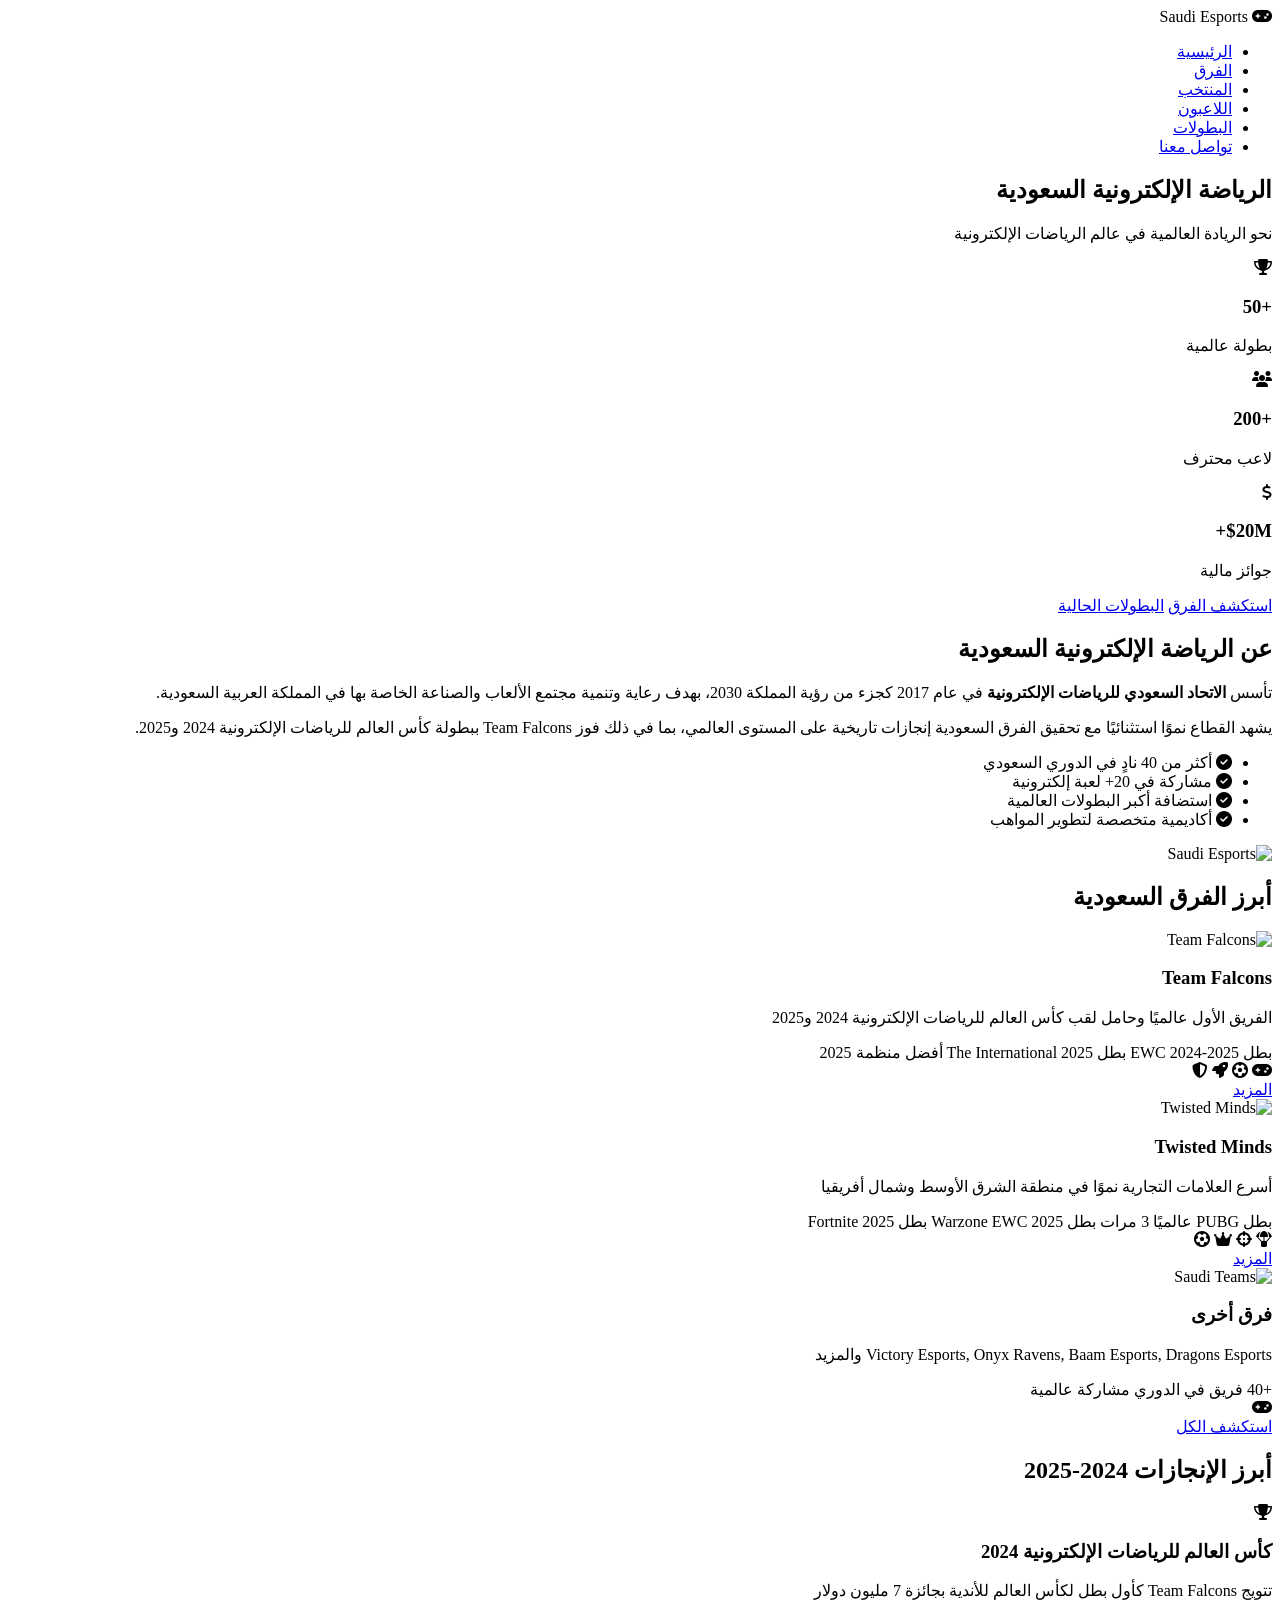
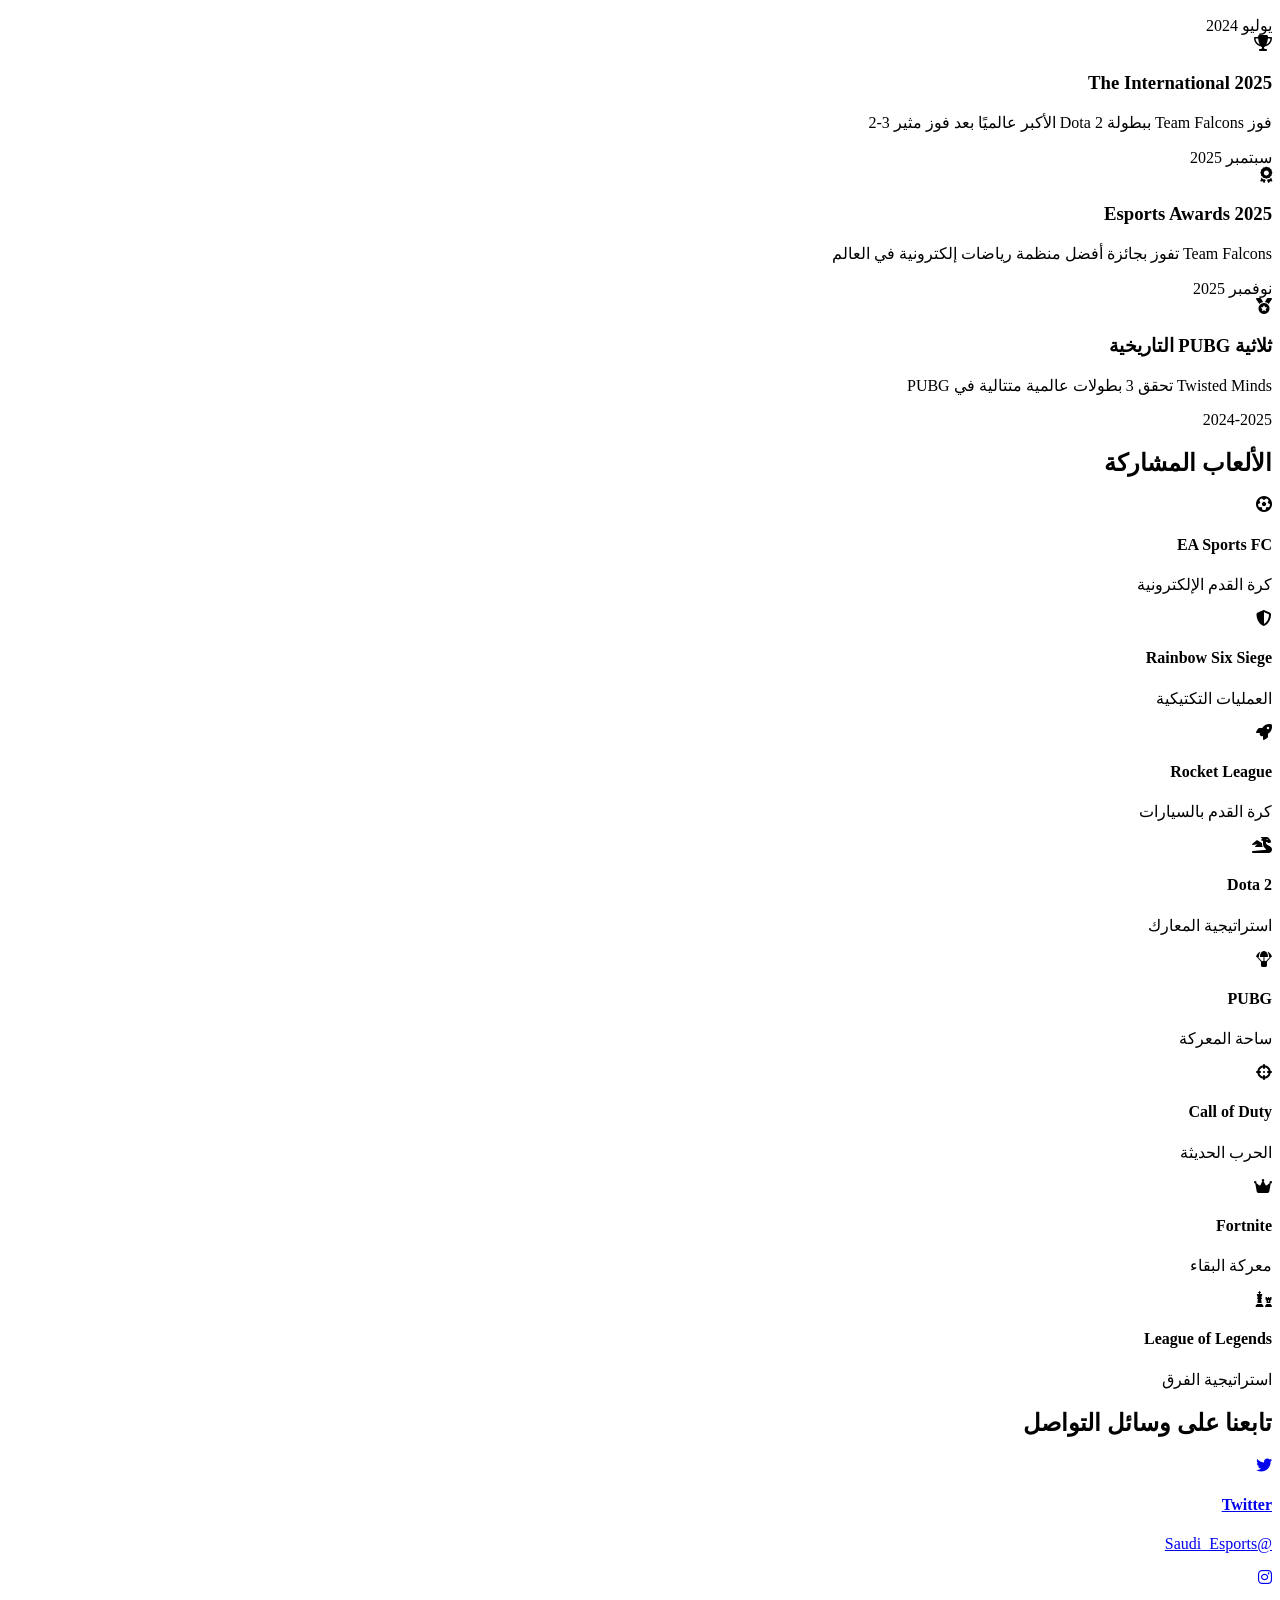
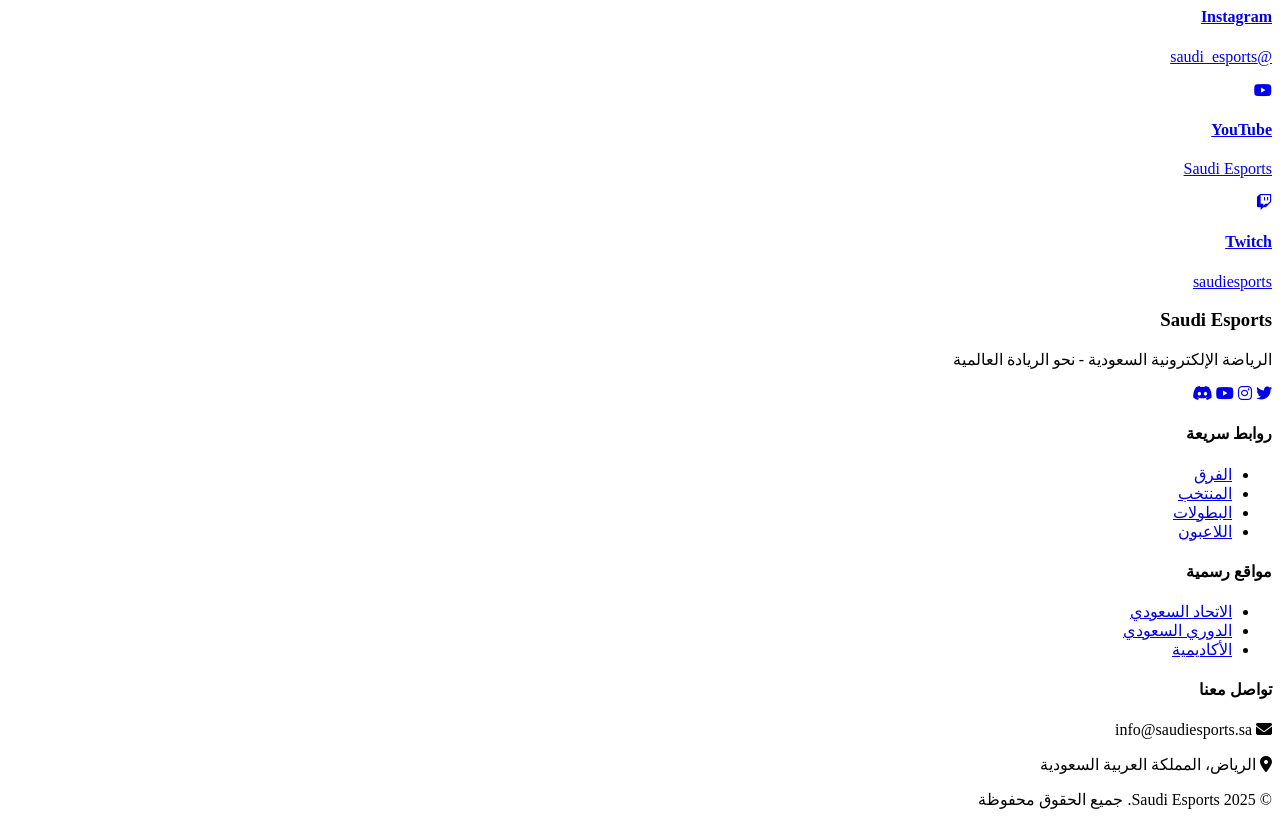
==== index.html @ dc4e7f82 "Add files via upload" ====
<!DOCTYPE html>
<html lang="ar" dir="rtl">
<head>
<meta charset="UTF-8">
<meta name="viewport" content="width=device-width, initial-scale=1.0">
<title>Saudi Esports | الرياضة الإلكترونية السعودية</title>
<link rel="stylesheet" href="css/style.css">
<link rel="stylesheet" href="https://cdnjs.cloudflare.com/ajax/libs/font-awesome/6.4.0/css/all.min.css">
<link href="https://fonts.googleapis.com/css2?family=Tajawal:wght@300;400;500;700;800;900&display=swap" rel="stylesheet">
</head>
<body>
<nav class="navbar">
<div class="container">
<div class="nav-wrapper">
<div class="logo">
<i class="fas fa-gamepad"></i>
<span>Saudi Esports</span>
</div>
<ul class="nav-menu">
<li><a href="index.html" class="active">الرئيسية</a></li>
<li><a href="teams.html">الفرق</a></li>
<li><a href="national-team.html">المنتخب</a></li>
<li><a href="players.html">اللاعبون</a></li>
<li><a href="tournaments.html">البطولات</a></li>
<li><a href="#contact">تواصل معنا</a></li>
</ul>
<div class="hamburger">
<span class="bar"></span>
<span class="bar"></span>
<span class="bar"></span>
</div>
</div>
</div>
</nav>
<section class="hero">
<div class="hero-overlay"></div>
<div class="hero-content">
<h1 class="hero-title">الرياضة الإلكترونية السعودية</h1>
<p class="hero-subtitle">نحو الريادة العالمية في عالم الرياضات الإلكترونية</p>
<div class="hero-stats">
<div class="stat-item">
<i class="fas fa-trophy"></i>
<h3>+50</h3>
<p>بطولة عالمية</p>
</div>
<div class="stat-item">
<i class="fas fa-users"></i>
<h3>+200</h3>
<p>لاعب محترف</p>
</div>
<div class="stat-item">
<i class="fas fa-dollar-sign"></i>
<h3>$20M+</h3>
<p>جوائز مالية</p>
</div>
</div>
<div class="hero-buttons">
<a href="teams.html" class="btn btn-primary">استكشف الفرق</a>
<a href="tournaments.html" class="btn btn-secondary">البطولات الحالية</a>
</div>
</div>
</section>
<section class="about section-padding">
<div class="container">
<div class="section-header">
<h2 class="section-title">عن الرياضة الإلكترونية السعودية</h2>
<div class="section-line"></div>
</div>
<div class="about-content">
<div class="about-text">
<p>تأسس <strong>الاتحاد السعودي للرياضات الإلكترونية</strong> في عام 2017 كجزء من رؤية المملكة 2030، بهدف رعاية وتنمية مجتمع الألعاب والصناعة الخاصة بها في المملكة العربية السعودية.</p>
<p>يشهد القطاع نموًا استثنائيًا مع تحقيق الفرق السعودية إنجازات تاريخية على المستوى العالمي، بما في ذلك فوز Team Falcons ببطولة كأس العالم للرياضات الإلكترونية 2024 و2025.</p>
<ul class="about-features">
<li><i class="fas fa-check-circle"></i> أكثر من 40 نادٍ في الدوري السعودي</li>
<li><i class="fas fa-check-circle"></i> مشاركة في 20+ لعبة إلكترونية</li>
<li><i class="fas fa-check-circle"></i> استضافة أكبر البطولات العالمية</li>
<li><i class="fas fa-check-circle"></i> أكاديمية متخصصة لتطوير المواهب</li>
</ul>
</div>
<div class="about-image">
<img src="https://images.unsplash.com/photo-1542751371-adc38448a05e?w=600" alt="Saudi Esports">
</div>
</div>
</div>
</section>
<section class="teams section-padding bg-dark">
<div class="container">
<div class="section-header">
<h2 class="section-title text-white">أبرز الفرق السعودية</h2>
<div class="section-line"></div>
</div>
<div class="teams-grid">
<!-- Team Falcons -->
<div class="team-card">
<div class="team-header">
<img src="https://images.unsplash.com/photo-1511512578047-dfb367046420?w=400" alt="Team Falcons">
<div class="team-overlay">
<h3>Team Falcons</h3>
</div>
</div>
<div class="team-body">
<p>الفريق الأول عالميًا وحامل لقب كأس العالم للرياضات الإلكترونية 2024 و2025</p>
<div class="team-achievements">
<span class="badge">بطل EWC 2024-2025</span>
<span class="badge">بطل The International 2025</span>
<span class="badge">أفضل منظمة 2025</span>
</div>
<div class="team-games">
<i class="fas fa-gamepad" title="Dota 2"></i>
<i class="fas fa-futbol" title="EA FC"></i>
<i class="fas fa-rocket" title="Rocket League"></i>
<i class="fas fa-shield-alt" title="Rainbow Six"></i>
</div>
<a href="teams.html#falcons" class="btn btn-outline">المزيد</a>
</div>
</div>
<div class="team-card">
<div class="team-header">
<img src="https://images.unsplash.com/photo-1538481199705-c710c4e965fc?w=400" alt="Twisted Minds">
<div class="team-overlay">
<h3>Twisted Minds</h3>
</div>
</div>
<div class="team-body">
<p>أسرع العلامات التجارية نموًا في منطقة الشرق الأوسط وشمال أفريقيا</p>
<div class="team-achievements">
<span class="badge">بطل PUBG عالميًا 3 مرات</span>
<span class="badge">بطل Warzone EWC 2025</span>
<span class="badge">بطل Fortnite 2025</span>
</div>
<div class="team-games">
<i class="fas fa-parachute-box" title="PUBG"></i>
<i class="fas fa-crosshairs" title="Warzone"></i>
<i class="fas fa-crown" title="Fortnite"></i>
<i class="fas fa-futbol" title="EA FC"></i>
</div>
<a href="teams.html#twisted" class="btn btn-outline">المزيد</a>
</div>
</div>
<div class="team-card">
<div class="team-header">
<img src="https://images.ctfassets.net/prqegxp3v2au/4rTvaaw1UMuJ1zXKa9BvtK/aef8bceb1a7b19e07c928855b757ed07/HIFI-Choix-PC-Gamer-Page-Content-Default-Featurette-3-Image.jpg?fm=webp&q=70&w=2160" alt="Saudi Teams">
<div class="team-overlay">
<h3>فرق أخرى</h3>
</div>
</div>
<div class="team-body">
<p>Victory Esports, Onyx Ravens, Baam Esports, Dragons Esports والمزيد</p>
<div class="team-achievements">
<span class="badge">+40 فريق في الدوري</span>
<span class="badge">مشاركة عالمية</span>
</div>
<div class="team-games">
<i class="fas fa-gamepad" title="Multiple Games"></i>
</div>
<a href="teams.html" class="btn btn-outline">استكشف الكل</a>
</div>
</div>
</div>
</div>
</section>
<section class="achievements section-padding">
<div class="container">
<div class="section-header">
<h2 class="section-title">أبرز الإنجازات 2024-2025</h2>
<div class="section-line"></div>
</div>
<div class="achievements-timeline">
<div class="timeline-item">
<div class="timeline-icon">
<i class="fas fa-trophy"></i>
</div>
<div class="timeline-content">
<h3>كأس العالم للرياضات الإلكترونية 2024</h3>
<p>تتويج Team Falcons كأول بطل لكأس العالم للأندية بجائزة 7 مليون دولار</p>
<span class="timeline-date">يوليو 2024</span>
</div>
</div>
<div class="timeline-item">
<div class="timeline-icon">
<i class="fas fa-trophy"></i>
</div>
<div class="timeline-content">
<h3>The International 2025</h3>
<p>فوز Team Falcons ببطولة Dota 2 الأكبر عالميًا بعد فوز مثير 3-2</p>
<span class="timeline-date">سبتمبر 2025</span>
</div>
</div>
<div class="timeline-item">
<div class="timeline-icon">
<i class="fas fa-award"></i>
</div>
<div class="timeline-content">
<h3>Esports Awards 2025</h3>
<p>Team Falcons تفوز بجائزة أفضل منظمة رياضات إلكترونية في العالم</p>
<span class="timeline-date">نوفمبر 2025</span>
</div>
</div>
<div class="timeline-item">
<div class="timeline-icon">
<i class="fas fa-medal"></i>
</div>
<div class="timeline-content">
<h3>ثلاثية PUBG التاريخية</h3>
<p>Twisted Minds تحقق 3 بطولات عالمية متتالية في PUBG</p>
<span class="timeline-date">2024-2025</span>
</div>
</div>
</div>
</div>
</section>
<section class="games section-padding bg-dark">
<div class="container">
<div class="section-header">
<h2 class="section-title text-white">الألعاب المشاركة</h2>
<div class="section-line"></div>
</div>
<div class="games-grid">
<div class="game-card">
<i class="fas fa-futbol game-icon"></i>
<h4>EA Sports FC</h4>
<p>كرة القدم الإلكترونية</p>
</div>
<div class="game-card">
<i class="fas fa-shield-alt game-icon"></i>
<h4>Rainbow Six Siege</h4>
<p>العمليات التكتيكية</p>
</div>
<div class="game-card">
<i class="fas fa-rocket game-icon"></i>
<h4>Rocket League</h4>
<p>كرة القدم بالسيارات</p>
</div>
<div class="game-card">
<i class="fas fa-dragon game-icon"></i>
<h4>Dota 2</h4>
<p>استراتيجية المعارك</p>
</div>
<div class="game-card">
<i class="fas fa-parachute-box game-icon"></i>
<h4>PUBG</h4>
<p>ساحة المعركة</p>
</div>
<div class="game-card">
<i class="fas fa-crosshairs game-icon"></i>
<h4>Call of Duty</h4>
<p>الحرب الحديثة</p>
</div>
<div class="game-card">
<i class="fas fa-crown game-icon"></i>
<h4>Fortnite</h4>
<p>معركة البقاء</p>
</div>
<div class="game-card">
<i class="fas fa-chess game-icon"></i>
<h4>League of Legends</h4>
<p>استراتيجية الفرق</p>
</div>
</div>
</div>
</section>
<section class="social section-padding">
<div class="container">
<div class="section-header">
<h2 class="section-title">تابعنا على وسائل التواصل</h2>
<div class="section-line"></div>
</div>
<div class="social-grid">
<a href="https://twitter.com/Saudi_Esports" target="_blank" class="social-card twitter">
<i class="fab fa-twitter"></i>
<h4>Twitter</h4>
<p>@Saudi_Esports</p>
</a>
<a href="https://instagram.com/saudi_esports" target="_blank" class="social-card instagram">
<i class="fab fa-instagram"></i>
<h4>Instagram</h4>
<p>@saudi_esports</p>
</a>
<a href="https://youtube.com/saudiesports" target="_blank" class="social-card youtube">
<i class="fab fa-youtube"></i>
<h4>YouTube</h4>
<p>Saudi Esports</p>
</a>
<a href="https://twitch.tv/saudiesports" target="_blank" class="social-card twitch">
<i class="fab fa-twitch"></i>
<h4>Twitch</h4>
<p>saudiesports</p>
</a>
</div>
</div>
</section>

<!-- Footer -->
<footer class="footer" id="contact">
<div class="container">
<div class="footer-content">
<div class="footer-section">
<h3>Saudi Esports</h3>
<p>الرياضة الإلكترونية السعودية - نحو الريادة العالمية</p>
<div class="footer-social">
<a href="#"><i class="fab fa-twitter"></i></a>
<a href="#"><i class="fab fa-instagram"></i></a>
<a href="#"><i class="fab fa-youtube"></i></a>
<a href="#"><i class="fab fa-discord"></i></a>
</div>
</div>
<div class="footer-section">
<h4>روابط سريعة</h4>
<ul>
<li><a href="teams.html">الفرق</a></li>
<li><a href="national-team.html">المنتخب</a></li>
<li><a href="tournaments.html">البطولات</a></li>
<li><a href="players.html">اللاعبون</a></li>
</ul>
</div>
<div class="footer-section">
<h4>مواقع رسمية</h4>
<ul>
<li><a href="https://saudiesports.sa" target="_blank">الاتحاد السعودي</a></li>
<li><a href="https://saudieleagues.com" target="_blank">الدوري السعودي</a></li>
<li><a href="https://sea.sa" target="_blank">الأكاديمية</a></li>
</ul>
</div>
<div class="footer-section">
<h4>تواصل معنا</h4>
<p><i class="fas fa-envelope"></i> info@saudiesports.sa</p>
<p><i class="fas fa-map-marker-alt"></i> الرياض، المملكة العربية السعودية</p>
</div>
</div>
<div class="footer-bottom">
<p>&copy; 2025 Saudi Esports. جميع الحقوق محفوظة</p>
</div>
</div>
</footer>

<script src="js/main.js"></script>
</body>
</html>
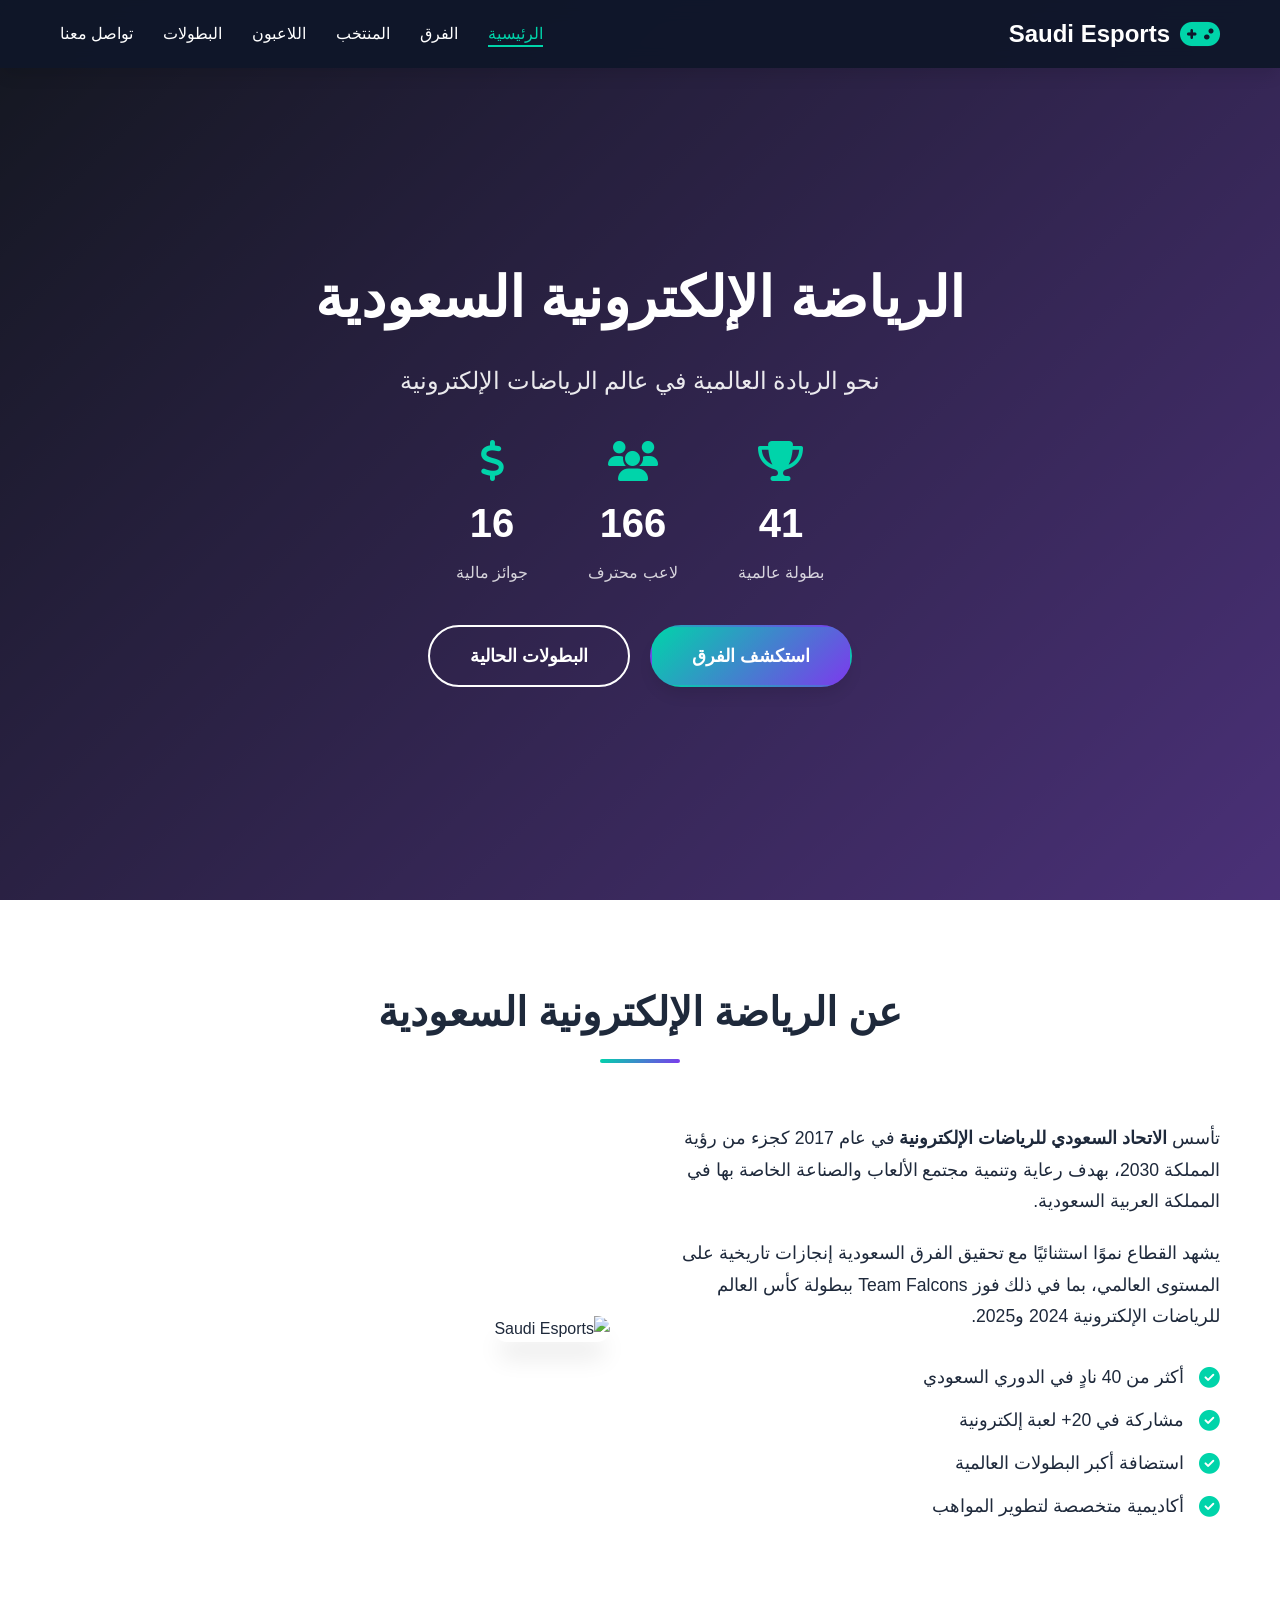
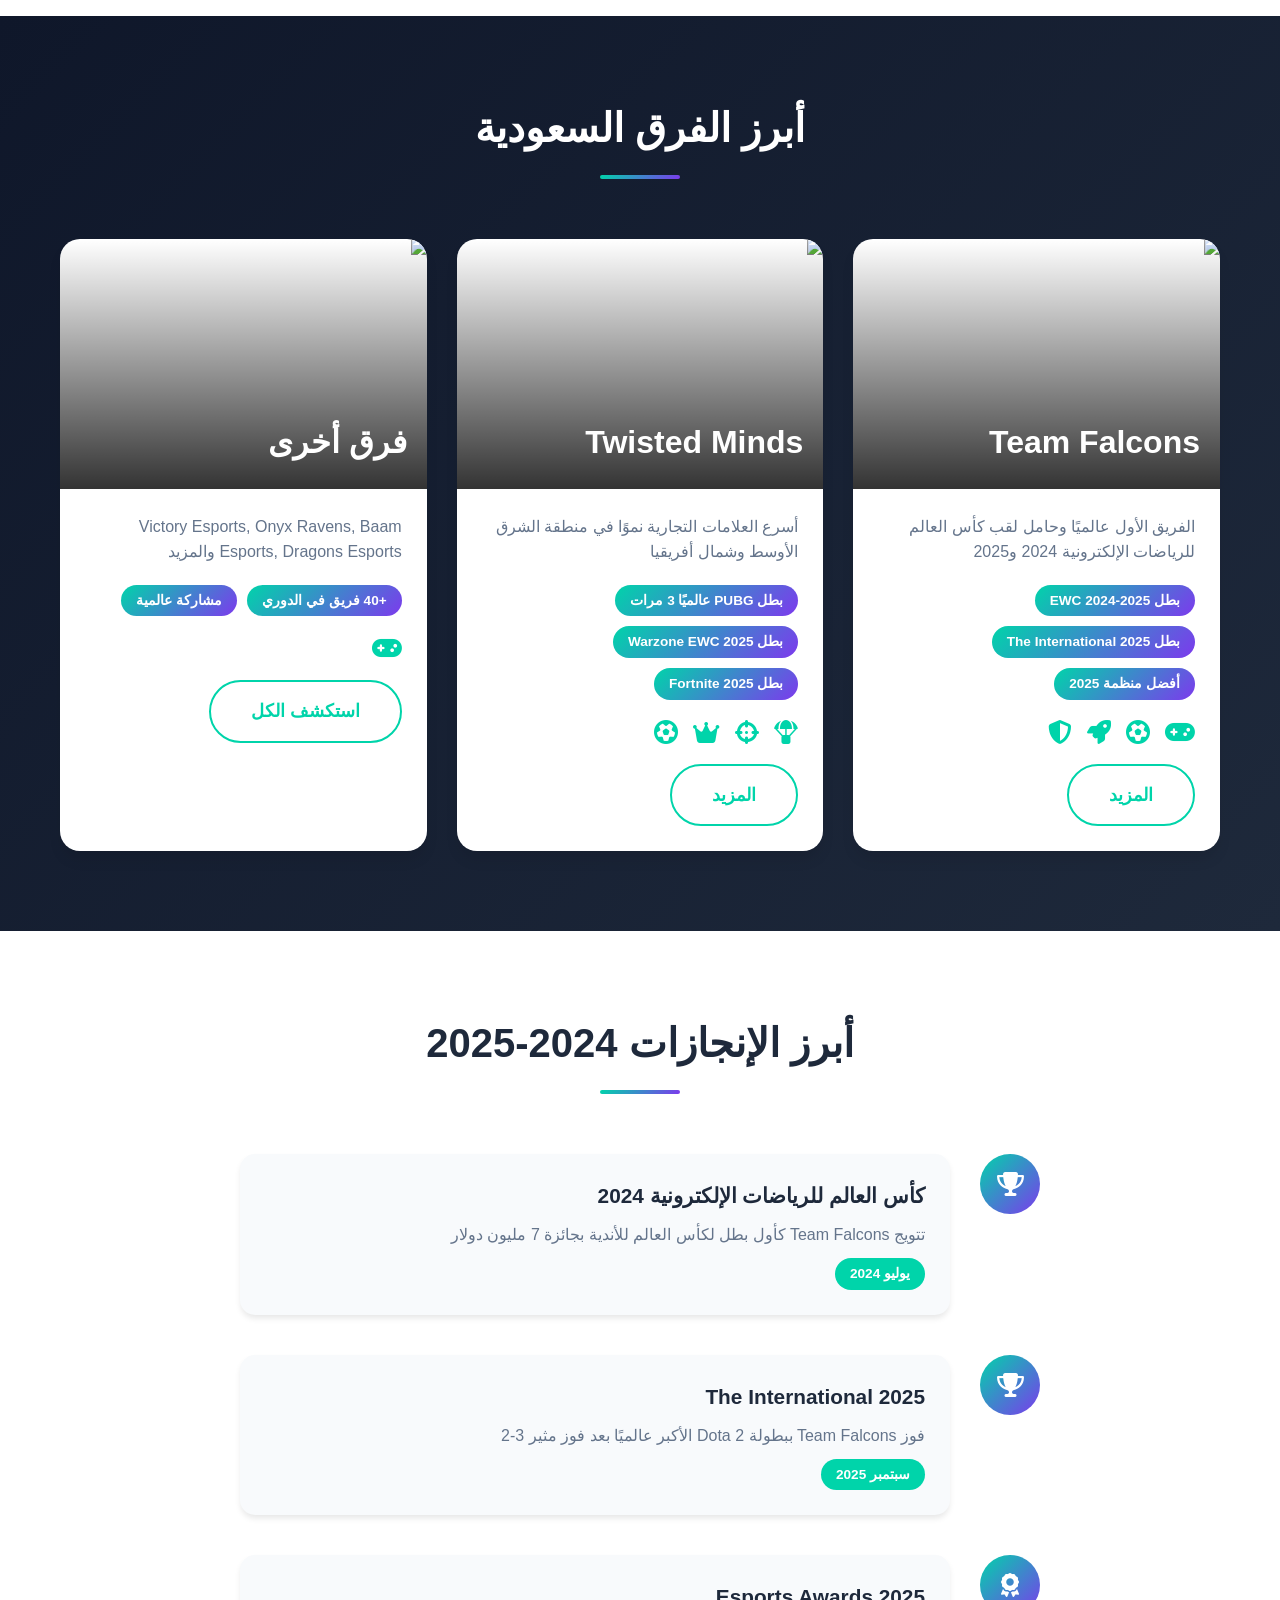
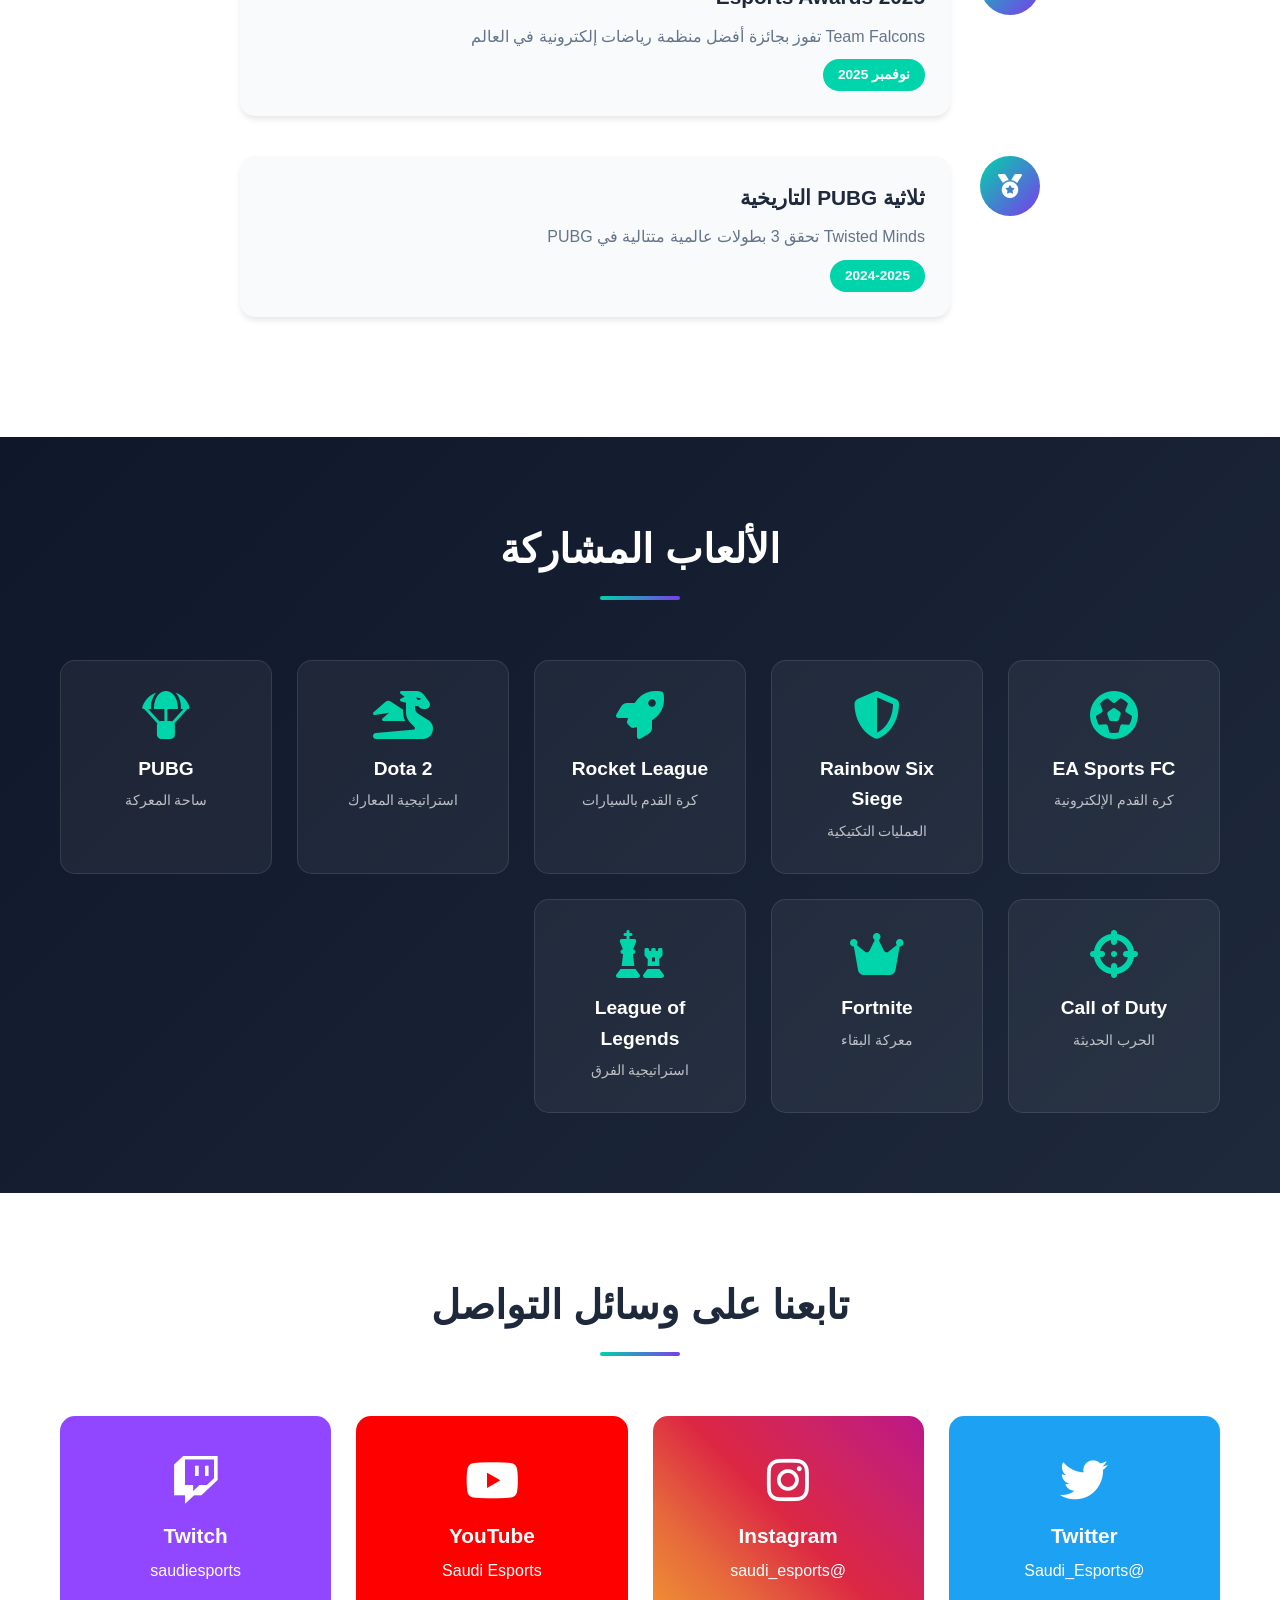
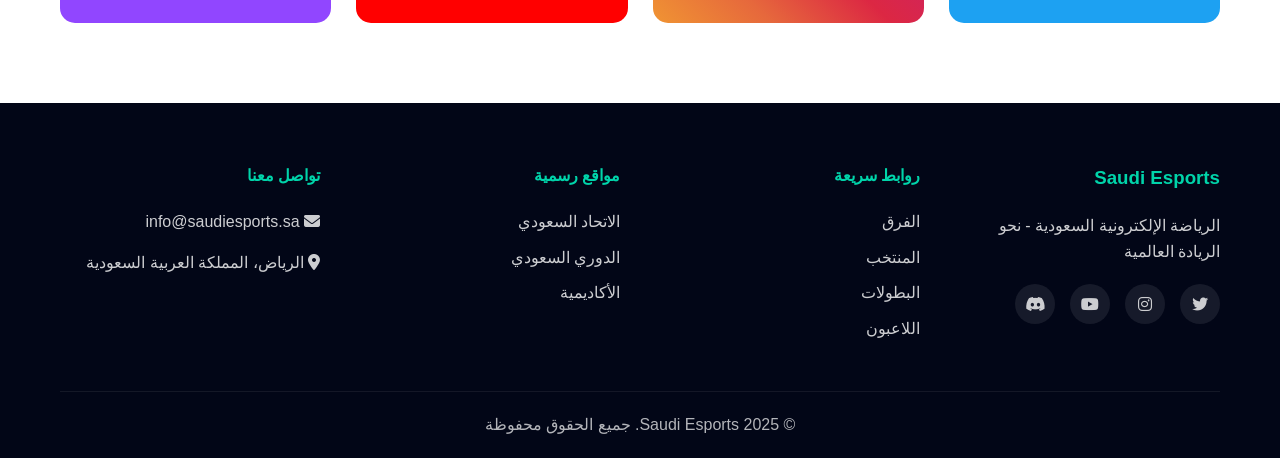
==== commit d369f04f: "Add files via upload" ====
--- a/index.html
+++ b/index.html
@@ -4,7 +4,7 @@
 <meta charset="UTF-8">
 <meta name="viewport" content="width=device-width, initial-scale=1.0">
 <title>Saudi Esports | الرياضة الإلكترونية السعودية</title>
-<link rel="stylesheet" href="css/style.css">
+<link rel="stylesheet" href="style.css">
 <link rel="stylesheet" href="https://cdnjs.cloudflare.com/ajax/libs/font-awesome/6.4.0/css/all.min.css">
 <link href="https://fonts.googleapis.com/css2?family=Tajawal:wght@300;400;500;700;800;900&display=swap" rel="stylesheet">
 </head>
@@ -333,6 +333,6 @@
 </div>
 </footer>
 
-<script src="js/main.js"></script>
+<script src="main.js"></script>
 </body>
 </html>
--- a/style.css
+++ b/style.css
@@ -0,0 +1,1689 @@
+:root {
+--primary-color: #00d4aa;
+--secondary-color: #7c3aed;
+--accent-color: #f59e0b;
+--dark-bg: #0f172a;
+--darker-bg: #020617;
+--light-bg: #f8fafc;
+--text-dark: #1e293b;
+--text-light: #64748b;
+--white: #ffffff;
+--gradient-primary: linear-gradient(135deg, #00d4aa 0%, #7c3aed 100%);
+--gradient-dark: linear-gradient(135deg, #0f172a 0%, #1e293b 100%);
+--shadow-sm: 0 1px 2px 0 rgba(0, 0, 0, 0.05);
+--shadow-md: 0 4px 6px -1px rgba(0, 0, 0, 0.1);
+--shadow-lg: 0 10px 15px -3px rgba(0, 0, 0, 0.1);
+--shadow-xl: 0 20px 25px -5px rgba(0, 0, 0, 0.1);
+--transition: all 0.3s ease;
+}
+
+* {
+margin: 0;
+padding: 0;
+box-sizing: border-box;
+}
+
+html {
+scroll-behavior: smooth;
+}
+
+body {
+font-family: 'Tajawal', sans-serif;
+line-height: 1.6;
+color: var(--text-dark);
+background-color: var(--white);
+overflow-x: hidden;
+}
+
+/* RTL Support */
+[dir="rtl"] {
+text-align: right;
+}
+
+/* Container */
+.container {
+max-width: 1200px;
+margin: 0 auto;
+padding: 0 20px;
+}
+
+.section-padding {
+padding: 80px 0;
+}
+
+.bg-dark {
+background: var(--gradient-dark);
+color: var(--white);
+}
+
+.bg-light {
+background: var(--light-bg);
+}
+
+.section-header {
+text-align: center;
+margin-bottom: 60px;
+}
+
+.section-title {
+font-size: 2.5rem;
+font-weight: 800;
+margin-bottom: 15px;
+position: relative;
+display: inline-block;
+}
+
+.section-title.text-white {
+color: var(--white);
+}
+
+.section-line {
+width: 80px;
+height: 4px;
+background: var(--gradient-primary);
+margin: 0 auto;
+border-radius: 2px;
+}
+
+/* Navigation */
+.navbar {
+background: rgba(15, 23, 42, 0.95);
+backdrop-filter: blur(10px);
+position: fixed;
+top: 0;
+left: 0;
+right: 0;
+z-index: 1000;
+box-shadow: var(--shadow-lg);
+}
+
+.nav-wrapper {
+display: flex;
+justify-content: space-between;
+align-items: center;
+padding: 15px 0;
+}
+
+.logo {
+display: flex;
+align-items: center;
+gap: 10px;
+font-size: 1.5rem;
+font-weight: 800;
+color: var(--white);
+}
+
+.logo i {
+color: var(--primary-color);
+font-size: 2rem;
+}
+
+.nav-menu {
+display: flex;
+list-style: none;
+gap: 30px;
+}
+
+.nav-menu a {
+color: var(--white);
+text-decoration: none;
+font-weight: 500;
+transition: var(--transition);
+position: relative;
+}
+
+.nav-menu a::after {
+content: '';
+position: absolute;
+bottom: -5px;
+right: 0;
+width: 0;
+height: 2px;
+background: var(--primary-color);
+transition: var(--transition);
+}
+
+.nav-menu a:hover::after,
+.nav-menu a.active::after {
+width: 100%;
+}
+
+.nav-menu a:hover,
+.nav-menu a.active {
+color: var(--primary-color);
+}
+
+.hamburger {
+display: none;
+flex-direction: column;
+cursor: pointer;
+gap: 5px;
+}
+
+.bar {
+width: 25px;
+height: 3px;
+background: var(--white);
+transition: var(--transition);
+}
+
+.hero {
+min-height: 100vh;
+background: linear-gradient(135deg, rgba(15, 23, 42, 0.9), rgba(124, 58, 237, 0.8)),
+url('https://images.unsplash.com/photo-1542751371-adc38448a05e?w=1920') center/cover;
+display: flex;
+align-items: center;
+justify-content: center;
+text-align: center;
+color: var(--white);
+padding: 120px 20px 80px;
+position: relative;
+}
+
+.hero-overlay {
+position: absolute;
+top: 0;
+left: 0;
+right: 0;
+bottom: 0;
+background: rgba(0, 0, 0, 0.5);
+}
+
+.hero-content {
+position: relative;
+z-index: 1;
+max-width: 900px;
+}
+
+.hero-title {
+font-size: 3.5rem;
+font-weight: 900;
+margin-bottom: 20px;
+animation: fadeInUp 1s ease;
+}
+
+.hero-subtitle {
+font-size: 1.5rem;
+margin-bottom: 40px;
+opacity: 0.9;
+animation: fadeInUp 1s ease 0.2s backwards;
+}
+
+.hero-stats {
+display: flex;
+justify-content: center;
+gap: 60px;
+margin-bottom: 40px;
+animation: fadeInUp 1s ease 0.4s backwards;
+}
+
+.stat-item {
+text-align: center;
+}
+
+.stat-item i {
+font-size: 2.5rem;
+color: var(--primary-color);
+margin-bottom: 10px;
+}
+
+.stat-item h3 {
+font-size: 2.5rem;
+font-weight: 800;
+margin-bottom: 5px;
+}
+
+.stat-item p {
+font-size: 1rem;
+opacity: 0.8;
+}
+
+.hero-buttons {
+display: flex;
+gap: 20px;
+justify-content: center;
+animation: fadeInUp 1s ease 0.6s backwards;
+}
+
+/* Buttons */
+.btn {
+display: inline-block;
+padding: 15px 40px;
+border-radius: 50px;
+text-decoration: none;
+font-weight: 700;
+font-size: 1.1rem;
+transition: var(--transition);
+border: 2px solid transparent;
+cursor: pointer;
+}
+
+.btn-primary {
+background: var(--gradient-primary);
+color: var(--white);
+box-shadow: var(--shadow-lg);
+}
+
+.btn-primary:hover {
+transform: translateY(-3px);
+box-shadow: var(--shadow-xl);
+}
+
+.btn-secondary {
+background: transparent;
+color: var(--white);
+border-color: var(--white);
+}
+
+.btn-secondary:hover {
+background: var(--white);
+color: var(--dark-bg);
+}
+
+.btn-outline {
+background: transparent;
+border-color: var(--primary-color);
+color: var(--primary-color);
+}
+
+.btn-outline:hover {
+background: var(--primary-color);
+color: var(--white);
+}
+
+/* About Section */
+.about-content {
+display: grid;
+grid-template-columns: 1fr 1fr;
+gap: 60px;
+align-items: center;
+}
+
+.about-text p {
+margin-bottom: 20px;
+font-size: 1.1rem;
+line-height: 1.8;
+}
+
+.about-features {
+list-style: none;
+margin-top: 30px;
+}
+
+.about-features li {
+display: flex;
+align-items: center;
+gap: 15px;
+margin-bottom: 15px;
+font-size: 1.1rem;
+}
+
+.about-features i {
+color: var(--primary-color);
+font-size: 1.3rem;
+}
+
+.about-image img {
+width: 100%;
+border-radius: 20px;
+box-shadow: var(--shadow-xl);
+}
+
+/* Teams Grid */
+.teams-grid {
+display: grid;
+grid-template-columns: repeat(auto-fit, minmax(350px, 1fr));
+gap: 30px;
+}
+
+.team-card {
+background: var(--white);
+border-radius: 20px;
+overflow: hidden;
+box-shadow: var(--shadow-lg);
+transition: var(--transition);
+}
+
+.team-card:hover {
+transform: translateY(-10px);
+box-shadow: var(--shadow-xl);
+}
+
+.team-header {
+position: relative;
+height: 250px;
+overflow: hidden;
+}
+
+.team-header img {
+width: 100%;
+height: 100%;
+object-fit: cover;
+}
+
+.team-overlay {
+position: absolute;
+top: 0;
+left: 0;
+right: 0;
+bottom: 0;
+background: linear-gradient(to top, rgba(0, 0, 0, 0.8), transparent);
+display: flex;
+align-items: flex-end;
+padding: 20px;
+}
+
+.team-overlay h3 {
+color: var(--white);
+font-size: 2rem;
+font-weight: 800;
+}
+
+.team-body {
+padding: 25px;
+}
+
+.team-body p {
+margin-bottom: 20px;
+color: var(--text-light);
+}
+
+.team-achievements {
+display: flex;
+flex-wrap: wrap;
+gap: 10px;
+margin-bottom: 20px;
+}
+
+.badge {
+background: var(--gradient-primary);
+color: var(--white);
+padding: 5px 15px;
+border-radius: 20px;
+font-size: 0.85rem;
+font-weight: 600;
+}
+
+.team-games {
+display: flex;
+gap: 15px;
+margin-bottom: 20px;
+font-size: 1.5rem;
+color: var(--primary-color);
+}
+
+.achievements-timeline {
+position: relative;
+max-width: 800px;
+margin: 0 auto;
+}
+
+.timeline-item {
+display: flex;
+gap: 30px;
+margin-bottom: 40px;
+position: relative;
+}
+
+.timeline-icon {
+width: 60px;
+height: 60px;
+background: var(--gradient-primary);
+border-radius: 50%;
+display: flex;
+align-items: center;
+justify-content: center;
+color: var(--white);
+font-size: 1.5rem;
+flex-shrink: 0;
+}
+
+.timeline-content {
+flex: 1;
+background: var(--light-bg);
+padding: 25px;
+border-radius: 15px;
+box-shadow: var(--shadow-md);
+}
+
+.timeline-content h3 {
+font-size: 1.3rem;
+margin-bottom: 10px;
+color: var(--text-dark);
+}
+
+.timeline-content p {
+color: var(--text-light);
+margin-bottom: 10px;
+}
+
+.timeline-date {
+display: inline-block;
+background: var(--primary-color);
+color: var(--white);
+padding: 5px 15px;
+border-radius: 20px;
+font-size: 0.85rem;
+font-weight: 600;
+}
+
+.games-grid {
+display: grid;
+grid-template-columns: repeat(auto-fit, minmax(200px, 1fr));
+gap: 25px;
+}
+
+.game-card {
+background: rgba(255, 255, 255, 0.05);
+padding: 30px;
+border-radius: 15px;
+text-align: center;
+border: 1px solid rgba(255, 255, 255, 0.1);
+transition: var(--transition);
+}
+
+.game-card:hover {
+background: rgba(255, 255, 255, 0.1);
+transform: translateY(-5px);
+}
+
+.game-icon {
+font-size: 3rem;
+color: var(--primary-color);
+margin-bottom: 15px;
+}
+
+.game-card h4 {
+font-size: 1.2rem;
+margin-bottom: 5px;
+}
+
+.game-card p {
+font-size: 0.9rem;
+opacity: 0.7;
+}
+
+.social-grid {
+display: grid;
+grid-template-columns: repeat(auto-fit, minmax(250px, 1fr));
+gap: 25px;
+}
+
+.social-card {
+padding: 40px;
+border-radius: 15px;
+text-align: center;
+text-decoration: none;
+color: var(--white);
+transition: var(--transition);
+}
+
+.social-card:hover {
+transform: translateY(-5px);
+}
+
+.social-card.twitter {
+background: #1da1f2;
+}
+
+.social-card.instagram {
+background: linear-gradient(45deg, #f09433, #e6683c, #dc2743, #cc2366, #bc1888);
+}
+
+.social-card.youtube {
+background: #ff0000;
+}
+
+.social-card.twitch {
+background: #9146ff;
+}
+
+.social-card i {
+font-size: 3rem;
+margin-bottom: 15px;
+}
+
+.social-card h4 {
+font-size: 1.3rem;
+margin-bottom: 5px;
+}
+
+.footer {
+background: var(--darker-bg);
+color: var(--white);
+padding: 60px 0 20px;
+}
+
+.footer-content {
+display: grid;
+grid-template-columns: repeat(auto-fit, minmax(250px, 1fr));
+gap: 40px;
+margin-bottom: 40px;
+}
+
+.footer-section h3,
+.footer-section h4 {
+margin-bottom: 20px;
+color: var(--primary-color);
+}
+
+.footer-section p {
+opacity: 0.8;
+margin-bottom: 15px;
+}
+
+.footer-section ul {
+list-style: none;
+}
+
+.footer-section ul li {
+margin-bottom: 10px;
+}
+
+.footer-section a {
+color: var(--white);
+text-decoration: none;
+opacity: 0.8;
+transition: var(--transition);
+}
+
+.footer-section a:hover {
+opacity: 1;
+color: var(--primary-color);
+}
+
+.footer-social {
+display: flex;
+gap: 15px;
+margin-top: 20px;
+}
+
+.footer-social a {
+width: 40px;
+height: 40px;
+background: rgba(255, 255, 255, 0.1);
+border-radius: 50%;
+display: flex;
+align-items: center;
+justify-content: center;
+transition: var(--transition);
+}
+
+.footer-social a:hover {
+background: var(--primary-color);
+transform: translateY(-3px);
+}
+
+.footer-bottom {
+text-align: center;
+padding-top: 20px;
+border-top: 1px solid rgba(255, 255, 255, 0.1);
+opacity: 0.7;
+}
+
+.page-header {
+min-height: 400px;
+background: linear-gradient(135deg, rgba(15, 23, 42, 0.95), rgba(124, 58, 237, 0.9)),
+url('https://images.unsplash.com/photo-1511886929837-354d827aae26?w=1920') center/cover;
+display: flex;
+align-items: center;
+justify-content: center;
+text-align: center;
+color: var(--white);
+padding: 150px 20px 80px;
+position: relative;
+}
+
+.page-header-overlay {
+position: absolute;
+top: 0;
+left: 0;
+right: 0;
+bottom: 0;
+background: rgba(0, 0, 0, 0.5);
+}
+
+.page-header-content {
+position: relative;
+z-index: 1;
+}
+
+.page-header h1 {
+font-size: 3rem;
+font-weight: 900;
+margin-bottom: 15px;
+}
+
+.page-header p {
+font-size: 1.3rem;
+opacity: 0.9;
+}
+
+/* Team Detail Page */
+.team-detail-header {
+display: flex;
+justify-content: space-between;
+align-items: center;
+margin-bottom: 50px;
+padding: 40px;
+background: var(--gradient-dark);
+border-radius: 20px;
+color: var(--white);
+}
+
+.team-detail-info h2 {
+font-size: 3rem;
+margin-bottom: 10px;
+}
+
+.team-tagline {
+font-size: 1.2rem;
+opacity: 0.9;
+margin-bottom: 20px;
+}
+
+.team-meta {
+display: flex;
+gap: 30px;
+}
+
+.team-meta span {
+display: flex;
+align-items: center;
+gap: 8px;
+}
+
+.team-logo-large {
+font-size: 8rem;
+opacity: 0.2;
+}
+
+.team-detail-content {
+display: flex;
+flex-direction: column;
+gap: 40px;
+}
+
+.team-section {
+background: var(--white);
+padding: 35px;
+border-radius: 15px;
+box-shadow: var(--shadow-md);
+}
+
+.team-section h3 {
+font-size: 1.5rem;
+margin-bottom: 20px;
+color: var(--primary-color);
+display: flex;
+align-items: center;
+gap: 10px;
+}
+
+.team-section p {
+margin-bottom: 15px;
+line-height: 1.8;
+}
+
+.achievements-list {
+display: flex;
+flex-direction: column;
+gap: 15px;
+}
+
+.achievement-item {
+display: flex;
+gap: 20px;
+padding: 20px;
+background: var(--light-bg);
+border-radius: 10px;
+border-right: 4px solid var(--primary-color);
+}
+
+.achievement-item.gold {
+border-right-color: #fbbf24;
+}
+
+.achievement-item.silver {
+border-right-color: #94a3b8;
+}
+
+.achievement-item i {
+font-size: 2rem;
+color: var(--primary-color);
+}
+
+.achievement-item.gold i {
+color: #fbbf24;
+}
+
+.achievement-item h4 {
+font-size: 1.1rem;
+margin-bottom: 5px;
+}
+
+.achievement-item p {
+margin: 0;
+color: var(--text-light);
+}
+
+.games-list {
+display: grid;
+grid-template-columns: repeat(auto-fit, minmax(250px, 1fr));
+gap: 20px;
+}
+
+.game-item {
+display: flex;
+gap: 15px;
+padding: 20px;
+background: var(--light-bg);
+border-radius: 10px;
+}
+
+.game-item i {
+font-size: 2rem;
+color: var(--primary-color);
+}
+
+.game-item h4 {
+margin-bottom: 5px;
+}
+
+.game-item p {
+margin: 0;
+font-size: 0.9rem;
+color: var(--text-light);
+}
+
+.roster-grid {
+display: grid;
+grid-template-columns: repeat(auto-fit, minmax(300px, 1fr));
+gap: 30px;
+}
+
+.roster-category h4 {
+font-size: 1.2rem;
+margin-bottom: 15px;
+color: var(--primary-color);
+}
+
+.roster-category ul {
+list-style: none;
+}
+
+.roster-category ul li {
+padding: 8px 0;
+border-bottom: 1px solid #e2e8f0;
+}
+
+.social-links {
+display: flex;
+flex-wrap: wrap;
+gap: 15px;
+}
+
+.social-link {
+display: flex;
+align-items: center;
+gap: 10px;
+padding: 12px 25px;
+background: var(--light-bg);
+border-radius: 10px;
+text-decoration: none;
+color: var(--text-dark);
+font-weight: 600;
+transition: var(--transition);
+}
+
+.social-link:hover {
+background: var(--primary-color);
+color: var(--white);
+transform: translateY(-3px);
+}
+
+.teams-grid-small {
+display: grid;
+grid-template-columns: repeat(auto-fit, minmax(280px, 1fr));
+gap: 25px;
+}
+
+.team-card-small {
+background: var(--white);
+padding: 30px;
+border-radius: 15px;
+box-shadow: var(--shadow-md);
+text-align: center;
+transition: var(--transition);
+}
+
+.team-card-small:hover {
+transform: translateY(-5px);
+box-shadow: var(--shadow-xl);
+}
+
+.team-card-small h4 {
+font-size: 1.3rem;
+margin-bottom: 10px;
+}
+
+.team-card-small p {
+color: var(--text-light);
+margin-bottom: 15px;
+}
+
+.about-grid {
+display: grid;
+grid-template-columns: 1fr 1fr;
+gap: 60px;
+align-items: center;
+}
+
+.highlights {
+display: grid;
+grid-template-columns: repeat(3, 1fr);
+gap: 20px;
+margin-top: 30px;
+}
+
+.highlight-item {
+text-align: center;
+padding: 25px;
+background: var(--light-bg);
+border-radius: 15px;
+}
+
+.highlight-item i {
+font-size: 2.5rem;
+color: var(--primary-color);
+margin-bottom: 15px;
+}
+
+.highlight-item h4 {
+margin-bottom: 8px;
+}
+
+.games-national-grid {
+display: grid;
+grid-template-columns: repeat(auto-fit, minmax(300px, 1fr));
+gap: 30px;
+}
+
+.game-national-card {
+background: var(--white);
+padding: 35px;
+border-radius: 20px;
+box-shadow: var(--shadow-md);
+text-align: center;
+transition: var(--transition);
+}
+
+.game-national-card:hover {
+transform: translateY(-10px);
+box-shadow: var(--shadow-xl);
+}
+
+.game-icon-wrapper {
+width: 80px;
+height: 80px;
+background: var(--gradient-primary);
+border-radius: 50%;
+display: flex;
+align-items: center;
+justify-content: center;
+margin: 0 auto 20px;
+}
+
+.game-icon-wrapper i {
+font-size: 2.5rem;
+color: var(--white);
+}
+
+.game-national-card h3 {
+font-size: 1.4rem;
+margin-bottom: 10px;
+}
+
+.game-national-card ul {
+list-style: none;
+margin-top: 20px;
+text-align: right;
+}
+
+.game-national-card ul li {
+padding: 8px 0;
+color: var(--text-light);
+}
+
+.game-national-card ul li i {
+color: var(--primary-color);
+margin-left: 10px;
+}
+
+.achievements-national-grid {
+display: grid;
+grid-template-columns: repeat(auto-fit, minmax(280px, 1fr));
+gap: 30px;
+}
+
+.achievement-national-card {
+background: var(--white);
+padding: 35px;
+border-radius: 20px;
+box-shadow: var(--shadow-md);
+text-align: center;
+position: relative;
+overflow: hidden;
+}
+
+.achievement-badge {
+width: 70px;
+height: 70px;
+background: var(--light-bg);
+border-radius: 50%;
+display: flex;
+align-items: center;
+justify-content: center;
+margin: 0 auto 20px;
+font-size: 2rem;
+color: var(--text-light);
+}
+
+.achievement-badge.gold {
+background: linear-gradient(135deg, #fbbf24, #f59e0b);
+color: var(--white);
+}
+
+.achievement-badge.silver {
+background: linear-gradient(135deg, #94a3b8, #64748b);
+color: var(--white);
+}
+
+.achievement-badge.bronze {
+background: linear-gradient(135deg, #b45309, #92400e);
+color: var(--white);
+}
+
+.achievement-national-card h3 {
+font-size: 1.3rem;
+margin-bottom: 10px;
+}
+
+.achievement-national-card ul {
+list-style: none;
+margin: 20px 0;
+text-align: right;
+}
+
+.achievement-national-card ul li {
+padding: 8px 0;
+color: var(--text-light);
+}
+
+.year {
+display: inline-block;
+background: var(--primary-color);
+color: var(--white);
+padding: 5px 20px;
+border-radius: 20px;
+font-weight: 600;
+}
+.roster-tabs {
+display: flex;
+justify-content: center;
+gap: 15px;
+margin-bottom: 40px;
+flex-wrap: wrap;
+}
+
+.tab-btn {
+padding: 12px 30px;
+background: var(--white);
+border: 2px solid var(--primary-color);
+border-radius: 30px;
+font-family: 'Tajawal', sans-serif;
+font-size: 1rem;
+font-weight: 600;
+cursor: pointer;
+transition: var(--transition);
+}
+
+.tab-btn.active,
+.tab-btn:hover {
+background: var(--primary-color);
+color: var(--white);
+}
+
+.tab-content {
+display: none;
+}
+
+.tab-content.active {
+display: block;
+animation: fadeIn 0.5s ease;
+}
+
+.players-grid {
+display: grid;
+grid-template-columns: repeat(auto-fit, minmax(250px, 1fr));
+gap: 25px;
+}
+
+.player-card {
+background: var(--white);
+padding: 30px;
+border-radius: 15px;
+box-shadow: var(--shadow-md);
+text-align: center;
+transition: var(--transition);
+}
+
+.player-card:hover {
+transform: translateY(-5px);
+box-shadow: var(--shadow-xl);
+}
+
+.player-avatar {
+width: 100px;
+height: 100px;
+background: var(--gradient-primary);
+border-radius: 50%;
+display: flex;
+align-items: center;
+justify-content: center;
+margin: 0 auto 20px;
+}
+
+.player-avatar i {
+font-size: 3rem;
+color: var(--white);
+}
+
+.player-card h4 {
+font-size: 1.3rem;
+margin-bottom: 5px;
+}
+
+.player-name {
+color: var(--text-light);
+margin-bottom: 10px;
+}
+
+.player-role {
+display: inline-block;
+background: var(--light-bg);
+padding: 5px 15px;
+border-radius: 20px;
+font-size: 0.9rem;
+font-weight: 600;
+color: var(--primary-color);
+}
+
+.coaches-grid {
+display: grid;
+grid-template-columns: repeat(auto-fit, minmax(280px, 1fr));
+gap: 30px;
+}
+
+.coach-card {
+background: var(--white);
+padding: 35px;
+border-radius: 15px;
+box-shadow: var(--shadow-md);
+text-align: center;
+}
+
+.coach-avatar {
+width: 100px;
+height: 100px;
+background: linear-gradient(135deg, #7c3aed, #00d4aa);
+border-radius: 50%;
+display: flex;
+align-items: center;
+justify-content: center;
+margin: 0 auto 20px;
+}
+
+.coach-avatar i {
+font-size: 3rem;
+color: var(--white);
+}
+
+/* Players Page */
+.players-featured-grid {
+display: grid;
+grid-template-columns: repeat(auto-fit, minmax(280px, 1fr));
+gap: 30px;
+}
+
+.player-featured-card {
+background: var(--white);
+padding: 30px;
+border-radius: 20px;
+box-shadow: var(--shadow-lg);
+position: relative;
+display: flex;
+gap: 20px;
+align-items: center;
+transition: var(--transition);
+}
+
+.player-featured-card:hover {
+transform: translateY(-5px);
+box-shadow: var(--shadow-xl);
+}
+
+.player-rank {
+width: 60px;
+height: 60px;
+background: var(--gradient-primary);
+border-radius: 50%;
+display: flex;
+align-items: center;
+justify-content: center;
+font-size: 1.5rem;
+font-weight: 800;
+color: var(--white);
+flex-shrink: 0;
+}
+
+.player-info h3 {
+font-size: 1.4rem;
+margin-bottom: 5px;
+}
+
+.real-name {
+color: var(--text-light);
+margin-bottom: 10px;
+}
+
+.game {
+display: inline-block;
+background: var(--light-bg);
+padding: 5px 15px;
+border-radius: 20px;
+font-size: 0.9rem;
+font-weight: 600;
+color: var(--primary-color);
+margin-bottom: 10px;
+}
+
+.earnings {
+display: flex;
+align-items: center;
+gap: 8px;
+color: var(--accent-color);
+font-weight: 700;
+margin-bottom: 10px;
+}
+
+.achievements-mini {
+display: flex;
+flex-wrap: wrap;
+gap: 8px;
+}
+
+.achievements-mini span {
+background: var(--light-bg);
+padding: 4px 12px;
+border-radius: 15px;
+font-size: 0.85rem;
+}
+
+.games-players-tabs {
+display: flex;
+justify-content: center;
+gap: 10px;
+margin-bottom: 40px;
+flex-wrap: wrap;
+}
+
+.game-tab {
+padding: 10px 25px;
+background: var(--white);
+border: 2px solid #e2e8f0;
+border-radius: 25px;
+font-family: 'Tajawal', sans-serif;
+font-size: 1rem;
+font-weight: 600;
+cursor: pointer;
+transition: var(--transition);
+}
+
+.game-tab.active,
+.game-tab:hover {
+background: var(--primary-color);
+color: var(--white);
+border-color: var(--primary-color);
+}
+
+.players-list-grid {
+display: grid;
+grid-template-columns: repeat(auto-fit, minmax(300px, 1fr));
+gap: 20px;
+}
+
+.player-item {
+background: var(--white);
+padding: 20px;
+border-radius: 15px;
+box-shadow: var(--shadow-md);
+display: flex;
+align-items: center;
+gap: 20px;
+transition: var(--transition);
+}
+
+.player-item:hover {
+transform: translateX(-5px);
+box-shadow: var(--shadow-lg);
+}
+
+.player-details h4 {
+margin-bottom: 5px;
+}
+
+.player-details p {
+color: var(--text-light);
+font-size: 0.9rem;
+margin-bottom: 8px;
+}
+
+.team-badge {
+display: inline-block;
+background: var(--gradient-primary);
+color: var(--white);
+padding: 3px 12px;
+border-radius: 15px;
+font-size: 0.85rem;
+font-weight: 600;
+}
+
+.coaches-grid-large {
+display: grid;
+grid-template-columns: repeat(auto-fit, minmax(300px, 1fr));
+gap: 30px;
+}
+
+.coach-large-card {
+background: var(--white);
+padding: 40px;
+border-radius: 20px;
+box-shadow: var(--shadow-lg);
+text-align: center;
+transition: var(--transition);
+}
+
+.coach-large-card:hover {
+transform: translateY(-10px);
+box-shadow: var(--shadow-xl);
+}
+
+.coach-large-avatar {
+width: 120px;
+height: 120px;
+background: var(--gradient-primary);
+border-radius: 50%;
+display: flex;
+align-items: center;
+justify-content: center;
+margin: 0 auto 25px;
+}
+
+.coach-large-avatar i {
+font-size: 4rem;
+color: var(--white);
+}
+
+.coach-large-card h3 {
+font-size: 1.5rem;
+margin-bottom: 10px;
+}
+
+.coach-game {
+color: var(--primary-color);
+font-weight: 600;
+margin-bottom: 10px;
+}
+
+.coach-role {
+display: inline-block;
+background: var(--light-bg);
+padding: 5px 20px;
+border-radius: 20px;
+margin-bottom: 15px;
+font-weight: 600;
+}
+
+.coach-desc {
+color: var(--text-light);
+}
+
+/* Tournaments Page */
+.tournament-card {
+background: var(--white);
+border-radius: 20px;
+overflow: hidden;
+box-shadow: var(--shadow-lg);
+margin-bottom: 40px;
+}
+
+.tournament-card.major {
+border: 3px solid var(--primary-color);
+}
+
+.tournament-header {
+background: var(--gradient-dark);
+color: var(--white);
+padding: 30px;
+position: relative;
+}
+
+.tournament-badge {
+position: absolute;
+top: 20px;
+left: 20px;
+background: var(--accent-color);
+color: var(--white);
+padding: 5px 15px;
+border-radius: 20px;
+font-weight: 700;
+font-size: 0.9rem;
+}
+
+.tournament-badge.local {
+background: var(--primary-color);
+}
+
+.tournament-badge.international {
+background: var(--secondary-color);
+}
+
+.tournament-header h3 {
+font-size: 1.8rem;
+margin-bottom: 10px;
+}
+
+.tournament-location {
+display: flex;
+align-items: center;
+gap: 8px;
+opacity: 0.9;
+}
+
+.tournament-body {
+padding: 30px;
+}
+
+.tournament-stats {
+display: flex;
+gap: 30px;
+margin: 20px 0;
+flex-wrap: wrap;
+}
+
+.tournament-stats .stat {
+display: flex;
+align-items: center;
+gap: 10px;
+background: var(--light-bg);
+padding: 10px 20px;
+border-radius: 10px;
+}
+
+.tournament-stats i {
+color: var(--primary-color);
+}
+
+.games-tags {
+display: flex;
+flex-wrap: wrap;
+gap: 10px;
+margin-top: 15px;
+}
+
+.tag {
+background: var(--light-bg);
+padding: 8px 20px;
+border-radius: 20px;
+font-weight: 600;
+color: var(--text-dark);
+}
+
+.tournament-winners ul,
+.tournament-teams ul {
+list-style: none;
+margin-top: 15px;
+}
+
+.tournament-winners li,
+.tournament-teams li {
+padding: 8px 0;
+border-bottom: 1px solid #e2e8f0;
+}
+
+.final-match {
+display: flex;
+align-items: center;
+justify-content: center;
+gap: 30px;
+margin-top: 20px;
+padding: 20px;
+background: var(--light-bg);
+border-radius: 15px;
+}
+
+.team {
+text-align: center;
+}
+
+.team.winner {
+color: var(--primary-color);
+font-weight: 700;
+}
+
+.team strong {
+display: block;
+font-size: 2rem;
+margin-top: 5px;
+}
+
+.vs {
+font-weight: 800;
+color: var(--text-light);
+}
+
+.matches-grid {
+display: grid;
+grid-template-columns: repeat(auto-fit, minmax(350px, 1fr));
+gap: 25px;
+}
+
+.match-card {
+background: var(--white);
+padding: 30px;
+border-radius: 15px;
+box-shadow: var(--shadow-md);
+}
+
+.match-date {
+display: flex;
+align-items: center;
+gap: 10px;
+color: var(--primary-color);
+font-weight: 700;
+margin-bottom: 20px;
+}
+
+.match-teams {
+display: flex;
+align-items: center;
+justify-content: space-between;
+margin-bottom: 20px;
+}
+
+.match-vs {
+font-weight: 800;
+color: var(--text-light);
+}
+
+.match-info {
+display: flex;
+flex-direction: column;
+gap: 8px;
+padding-top: 20px;
+border-top: 1px solid #e2e8f0;
+}
+
+.match-info span {
+display: flex;
+align-items: center;
+gap: 8px;
+color: var(--text-light);
+}
+
+.watch-platforms {
+display: grid;
+grid-template-columns: repeat(auto-fit, minmax(250px, 1fr));
+gap: 25px;
+}
+
+.platform-card {
+padding: 40px;
+border-radius: 15px;
+text-align: center;
+text-decoration: none;
+color: var(--white);
+transition: var(--transition);
+}
+
+.platform-card:hover {
+transform: translateY(-5px);
+}
+
+.platform-card.twitch {
+background: #9146ff;
+}
+
+.platform-card.youtube {
+background: #ff0000;
+}
+
+.platform-card.website {
+background: var(--gradient-primary);
+}
+
+.platform-card i {
+font-size: 3rem;
+margin-bottom: 15px;
+}
+
+/* Animations */
+@keyframes fadeInUp {
+from {
+opacity: 0;
+transform: translateY(30px);
+}
+to {
+opacity: 1;
+transform: translateY(0);
+}
+}
+
+@keyframes fadeIn {
+from {
+opacity: 0;
+}
+to {
+opacity: 1;
+}
+}
+
+@media (max-width: 968px) {
+.nav-menu {
+position: fixed;
+left: -100%;
+top: 70px;
+flex-direction: column;
+background: var(--dark-bg);
+width: 100%;
+text-align: center;
+transition: 0.3s;
+padding: 20px 0;
+gap: 20px;
+}
+
+.nav-menu.active {
+left: 0;
+}
+
+.hamburger {
+display: flex;
+}
+
+.hamburger.active .bar:nth-child(2) {
+opacity: 0;
+}
+
+.hamburger.active .bar:nth-child(1) {
+transform: translateY(8px) rotate(45deg);
+}
+
+.hamburger.active .bar:nth-child(3) {
+transform: translateY(-8px) rotate(-45deg);
+}
+
+.hero-title {
+font-size: 2.5rem;
+}
+
+.hero-stats {
+flex-direction: column;
+gap: 30px;
+}
+
+.about-content,
+.about-grid {
+grid-template-columns: 1fr;
+}
+
+.team-detail-header {
+flex-direction: column;
+text-align: center;
+}
+
+.team-meta {
+justify-content: center;
+flex-wrap: wrap;
+}
+
+.section-title {
+font-size: 2rem;
+}
+
+.page-header h1 {
+font-size: 2rem;
+}
+}
+
+@media (max-width: 640px) {
+.hero-title {
+font-size: 2rem;
+}
+
+.hero-subtitle {
+font-size: 1.1rem;
+}
+
+.hero-buttons {
+flex-direction: column;
+}
+
+.teams-grid {
+grid-template-columns: 1fr;
+}
+
+.highlights {
+grid-template-columns: 1fr;
+}
+}
